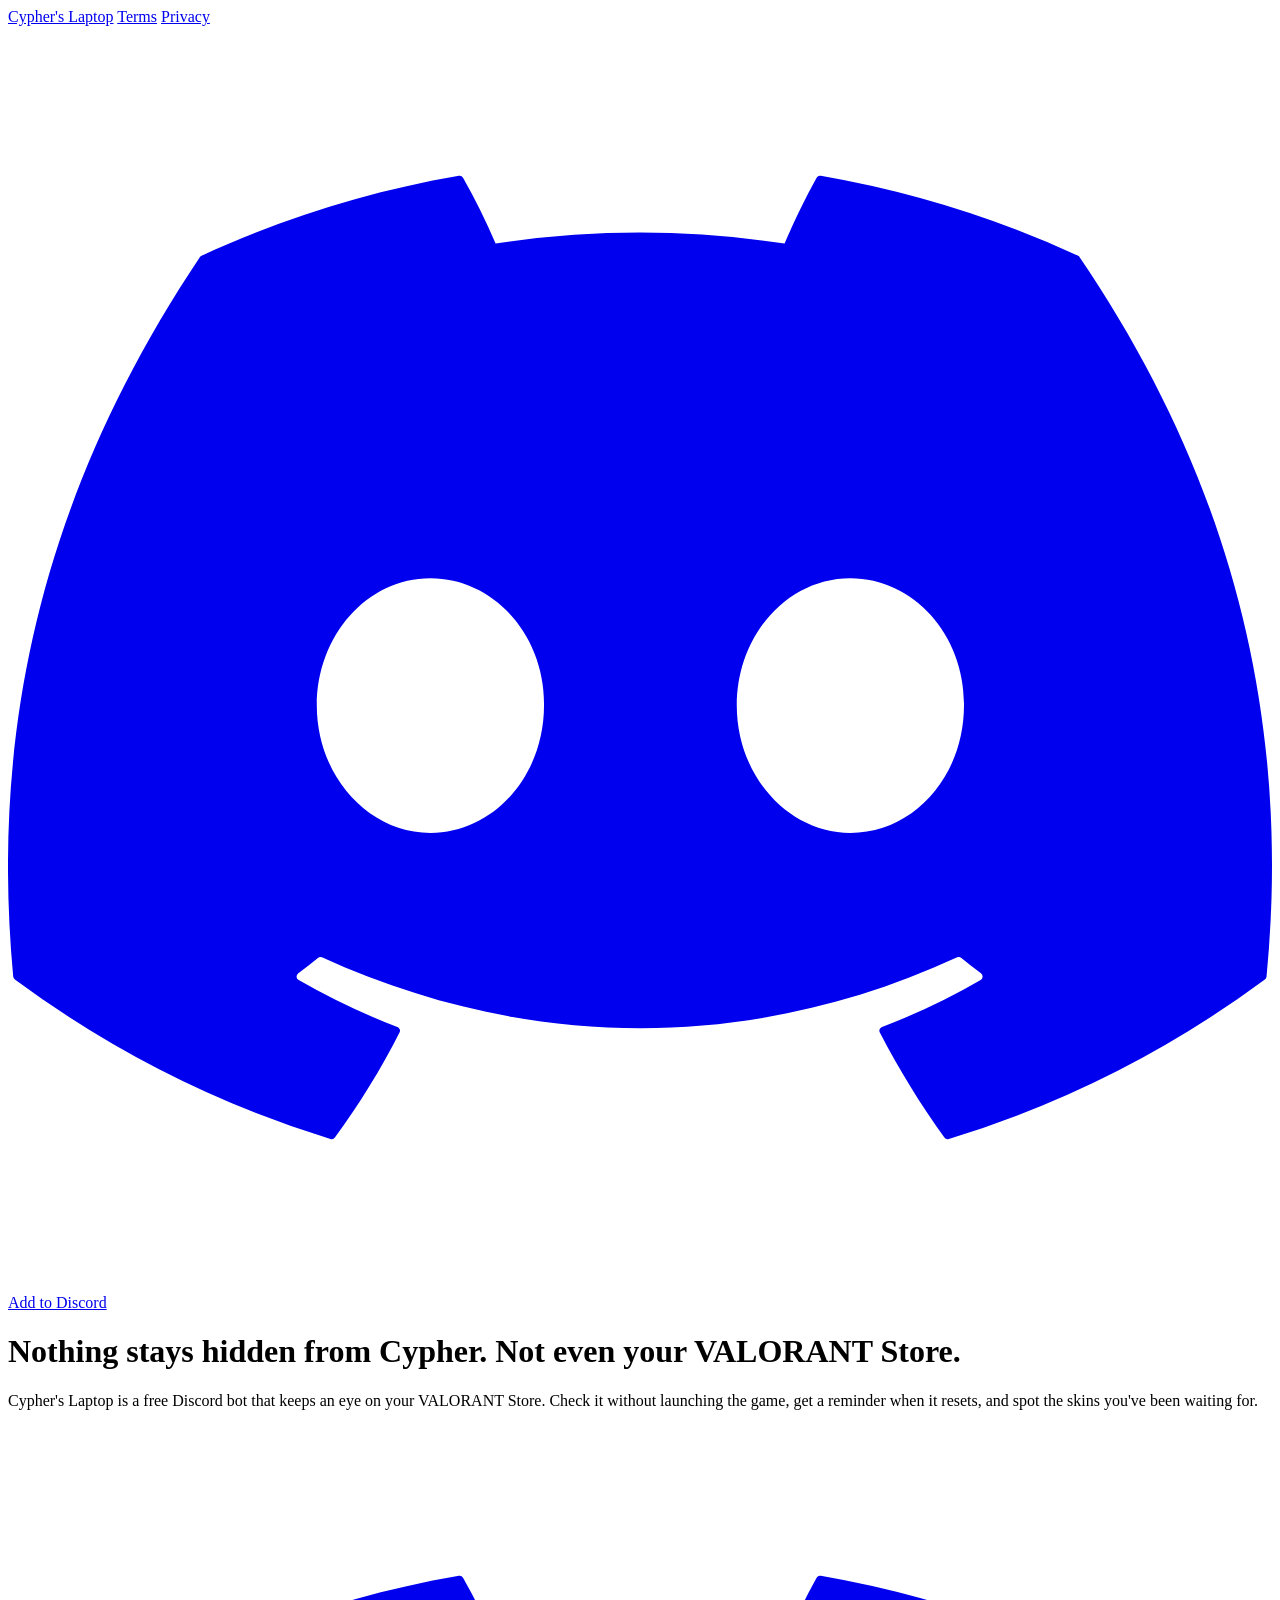
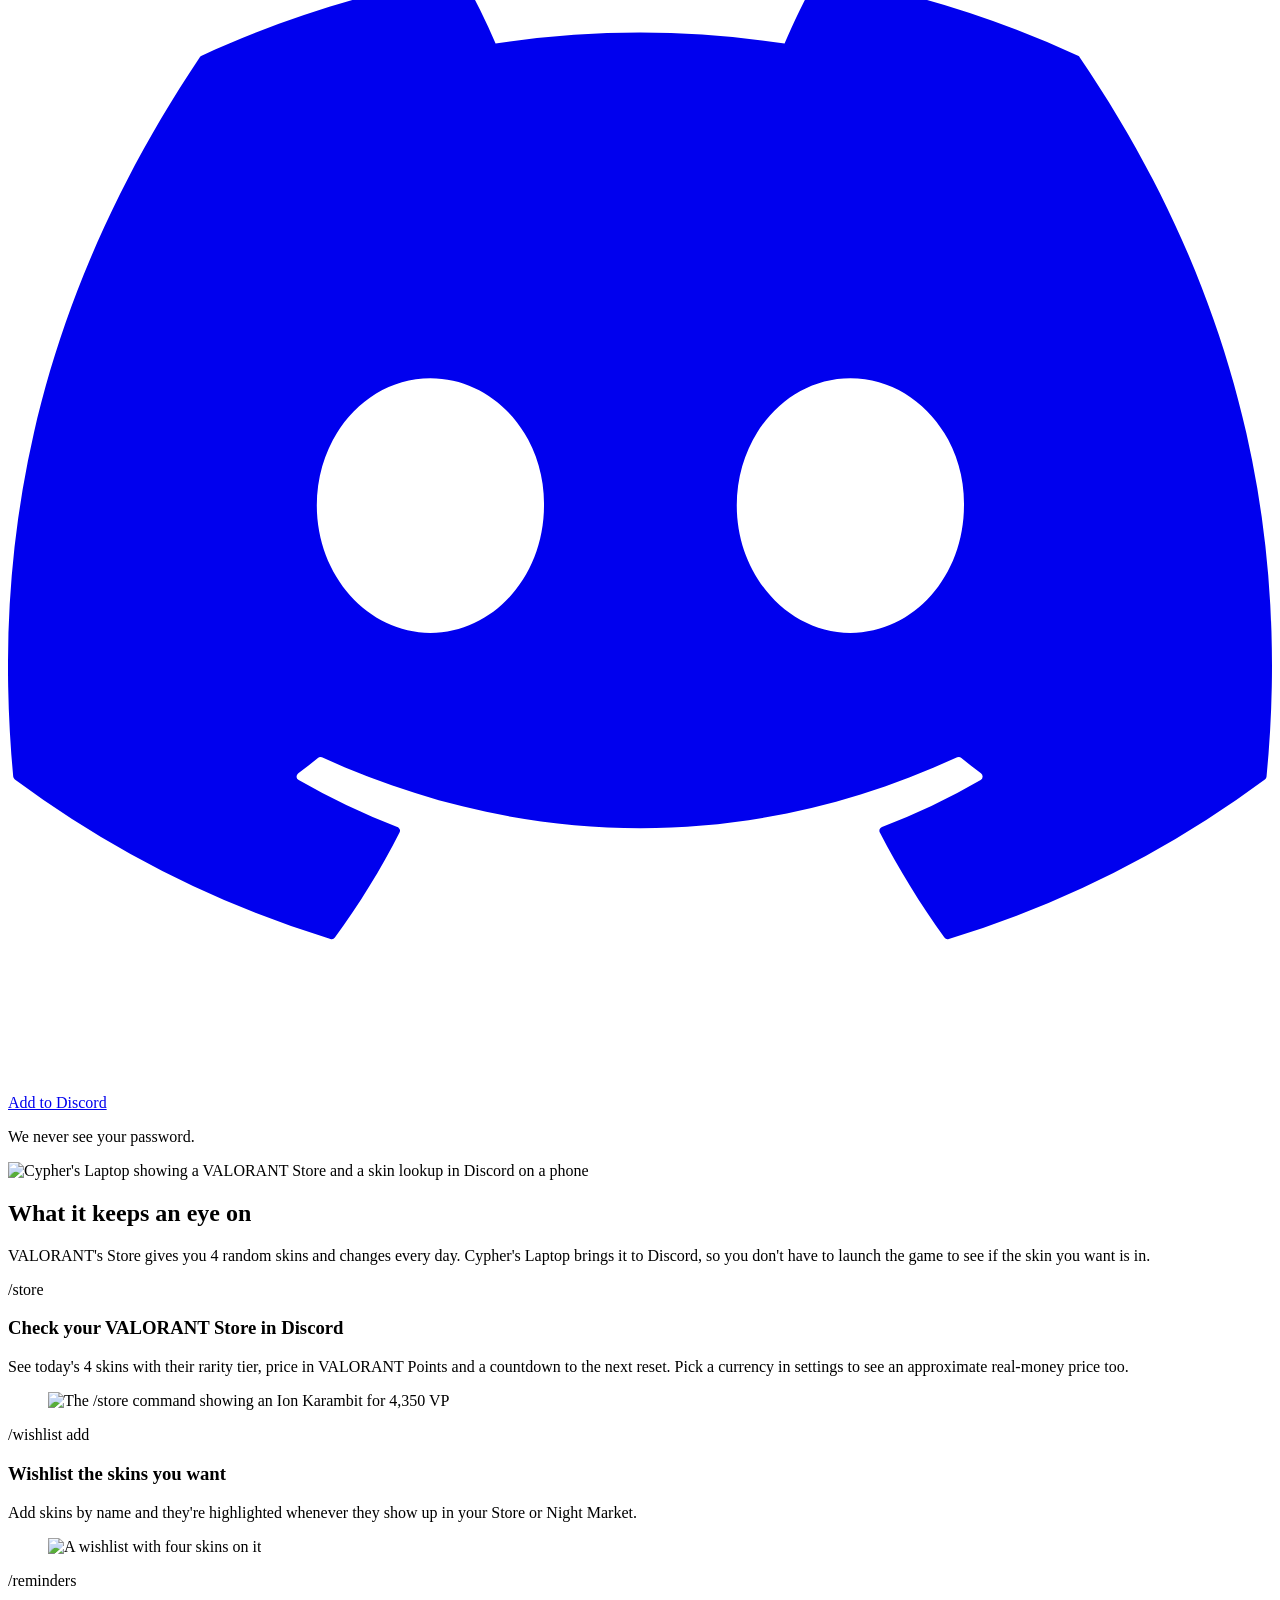
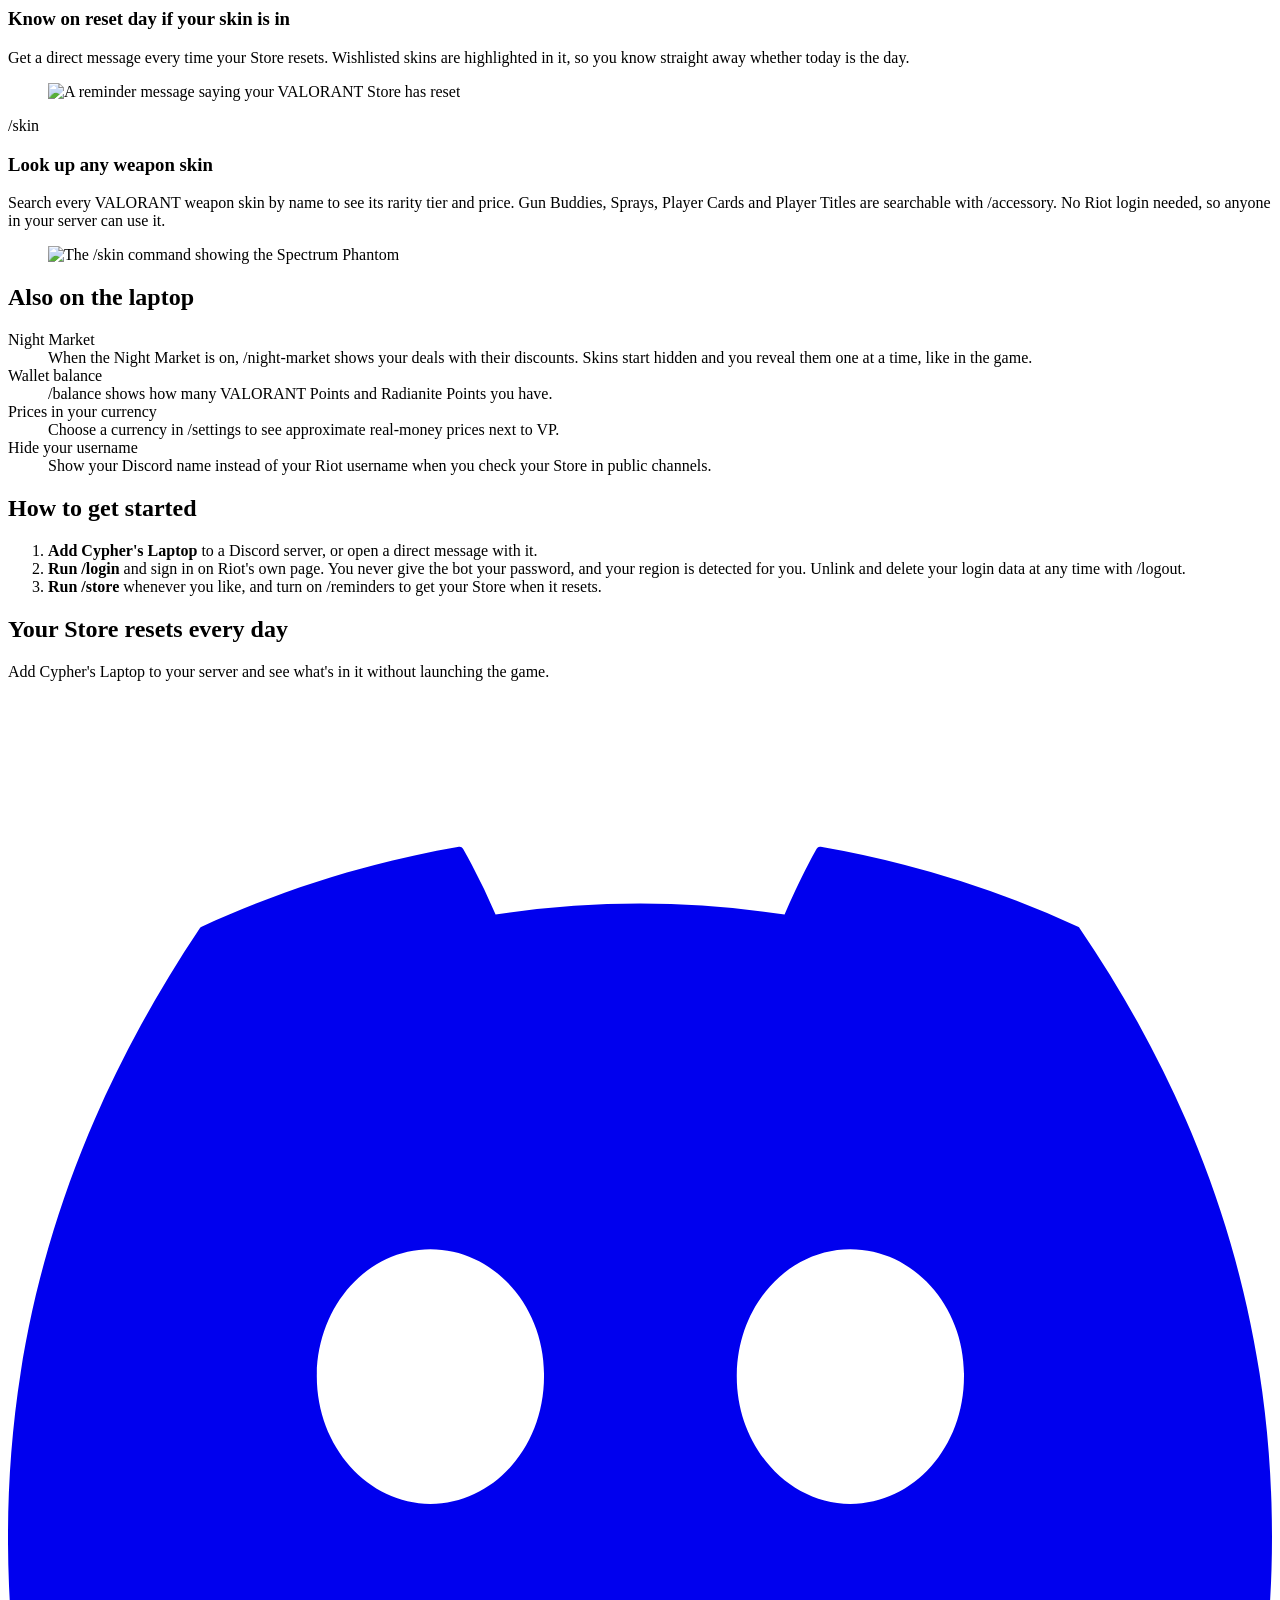
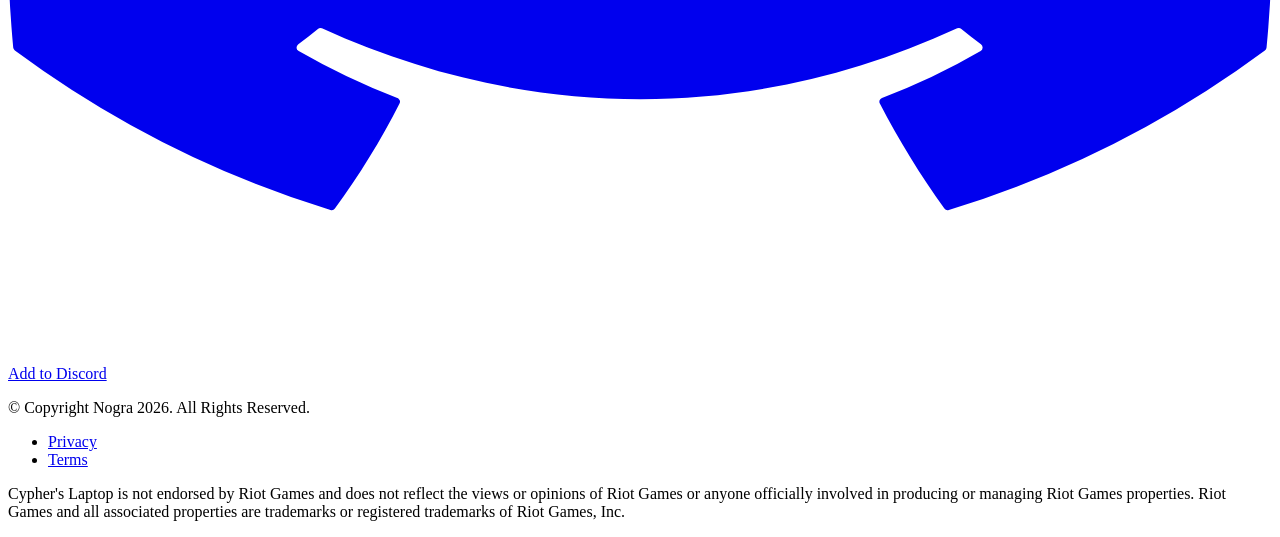
==== templates/index.html @ 1125dd39 "Redesign home and video pages, move legal pages, improve SEO - Redesign the home page around Cypher'" ====
<!DOCTYPE html>
<html lang="en">

<head>
    <meta charset="utf-8">
    <meta name="viewport" content="width=device-width, initial-scale=1.0">
    <title>Cypher's Laptop: VALORANT Store Checker for Discord</title>
    <meta name="description" content="Free Discord bot that checks your VALORANT Store, Night Market and wallet without launching the game, with Store reset reminders and a skin wishlist.">
    <link rel="canonical" href="https://cypherslaptop.nogra.app/">
    <meta property="og:type" content="website">
    <meta property="og:url" content="https://cypherslaptop.nogra.app/">
    <meta property="og:site_name" content="Cypher's Laptop">
    <meta property="og:title" content="Cypher's Laptop: VALORANT Store Checker for Discord">
    <meta property="og:description" content="Free Discord bot that checks your VALORANT Store, Night Market and wallet without launching the game, with Store reset reminders and a skin wishlist.">
    <meta property="og:image" content="https://cypherslaptop.nogra.app/static/img/social.png">
    <meta name="twitter:card" content="summary_large_image">
    <meta name="twitter:title" content="Cypher's Laptop: VALORANT Store Checker for Discord">
    <meta name="twitter:description" content="Free Discord bot that checks your VALORANT Store, Night Market and wallet without launching the game, with Store reset reminders and a skin wishlist.">
    <meta name="twitter:image" content="https://cypherslaptop.nogra.app/static/img/social.png">
    <script type="application/ld+json">
    {
        "@context": "https://schema.org",
        "@type": "SoftwareApplication",
        "name": "Cypher's Laptop",
        "url": "https://cypherslaptop.nogra.app/",
        "image": "https://cypherslaptop.nogra.app/static/img/icons/icon_512.png",
        "description": "Free Discord bot that checks your VALORANT Store, Night Market and wallet without launching the game, with Store reset reminders and a skin wishlist.",
        "applicationCategory": "GameApplication",
        "operatingSystem": "Discord",
        "offers": {"@type": "Offer", "price": "0", "priceCurrency": "USD"}
    }
    </script>
    <meta name="theme-color" content="#1a2631">
    <link rel="apple-touch-icon" type="image/png" sizes="180x180" href="./static/img/icons/icon_180.png">
    <link rel="icon" type="image/png" sizes="16x16" href="./static/img/icons/icon_16.png">
    <link rel="icon" type="image/png" sizes="32x32" href="./static/img/icons/icon_32.png">
    <link rel="icon" type="image/png" sizes="180x180" href="./static/img/icons/icon_180.png">
    <link rel="icon" type="image/png" sizes="192x192" href="./static/img/icons/icon_192.png">
    <link rel="icon" type="image/png" sizes="512x512" href="./static/img/icons/icon_512.png">
    <link rel="preconnect" href="https://fonts.googleapis.com">
    <link rel="preconnect" href="https://fonts.gstatic.com" crossorigin>
    <link rel="stylesheet"
          href="https://fonts.googleapis.com/css2?family=Tomorrow:wght@600&amp;family=Saira:wght@400;500;600&amp;display=swap">
    <link rel="stylesheet" href="./static/css/home.css">
</head>

<body>
<svg width="0" height="0" style="position: absolute">
    <symbol id="discord" viewBox="0 0 16 16"><path d="M13.545 2.907a13.227 13.227 0 0 0-3.257-1.011.05.05 0 0 0-.052.025c-.141.25-.297.577-.406.833a12.19 12.19 0 0 0-3.658 0 8.258 8.258 0 0 0-.412-.833.051.051 0 0 0-.052-.025c-1.125.194-2.22.534-3.257 1.011a.041.041 0 0 0-.021.018C.356 6.024-.213 9.047.066 12.032c.001.014.01.028.021.037a13.276 13.276 0 0 0 3.995 2.02.05.05 0 0 0 .056-.019c.308-.42.582-.863.818-1.329a.05.05 0 0 0-.01-.059.051.051 0 0 0-.018-.011 8.875 8.875 0 0 1-1.248-.595.05.05 0 0 1-.02-.066.051.051 0 0 1 .015-.019c.084-.063.168-.129.248-.195a.05.05 0 0 1 .051-.007c2.619 1.196 5.454 1.196 8.041 0a.052.052 0 0 1 .053.007c.08.066.164.132.248.195a.051.051 0 0 1-.004.085 8.254 8.254 0 0 1-1.249.594.05.05 0 0 0-.03.03.052.052 0 0 0 .003.041c.24.465.515.909.817 1.329a.05.05 0 0 0 .056.019 13.235 13.235 0 0 0 4.001-2.02.049.049 0 0 0 .021-.037c.334-3.451-.559-6.449-2.366-9.106a.034.034 0 0 0-.02-.019Zm-8.198 7.307c-.789 0-1.438-.724-1.438-1.612 0-.889.637-1.613 1.438-1.613.807 0 1.45.73 1.438 1.613 0 .888-.637 1.612-1.438 1.612Zm5.316 0c-.788 0-1.438-.724-1.438-1.612 0-.889.637-1.613 1.438-1.613.807 0 1.451.73 1.438 1.613 0 .888-.631 1.612-1.438 1.612Z"></path></symbol>
</svg>

<nav class="nav">
    <div class="wrap">
        <a class="brand" href="./"><img src="./static/img/icons/icon_32.png" alt="">Cypher's Laptop</a>
        <a class="nav-link" href="./terms">Terms</a>
        <a class="nav-link" href="./privacy">Privacy</a>
        <a class="btn-discord small" href="https://discord.com/api/oauth2/authorize?client_id=844489130822074390&amp;permissions=137439266880&amp;scope=bot%20applications.commands"><svg aria-hidden="true" viewBox="0 0 16 16" fill="currentColor"><use href="#discord"/></svg>Add to Discord</a>
    </div>
</nav>

<header class="hero">
    <div class="pings" aria-hidden="true">
        <span class="ping" style="left: 6%; top: 88%; animation-delay: 0s"></span>
        <span class="ping" style="left: 58%; top: 84%; animation-delay: 1.1s"></span>
        <span class="ping" style="left: 61%; top: 26%; animation-delay: 2.3s"></span>
        <span class="ping" style="left: 91%; top: 58%; animation-delay: 0.6s"></span>
        <span class="ping" style="left: 79%; top: 9%; animation-delay: 1.7s"></span>
    </div>
    <div class="wrap hero-grid">
        <div>
            <h1>Nothing stays hidden from Cypher. <span>Not even your VALORANT Store.</span></h1>
            <p class="lede">Cypher's Laptop is a free Discord bot that keeps an eye on your VALORANT Store. Check it
                without launching the game, get a reminder when it resets, and spot the skins you've been waiting
                for.</p>
            <div class="hero-actions">
                <a class="btn-discord" href="https://discord.com/api/oauth2/authorize?client_id=844489130822074390&amp;permissions=137439266880&amp;scope=bot%20applications.commands"><svg aria-hidden="true" viewBox="0 0 16 16" fill="currentColor"><use href="#discord"/></svg>Add to Discord</a>
                <p>We never see your password.</p>
            </div>
        </div>
        <img class="phone" src="./static/img/sampleusage_cl_crop.png" width="1420" height="2910"
             alt="Cypher's Laptop showing a VALORANT Store and a skin lookup in Discord on a phone">
    </div>
</header>

<main>
    <section class="features" id="features">
        <div class="wrap">
            <div class="section-head">
                <h2>What it keeps an eye on</h2>
                <p>VALORANT's Store gives you 4 random skins and changes every day. Cypher's Laptop brings it to
                    Discord, so you don't have to launch the game to see if the skin you want is in.</p>
            </div>

            <article class="feature">
                <div class="feature-text">
                    <span class="cmd">/store</span>
                    <h3>Check your VALORANT Store in Discord</h3>
                    <p>See today's 4 skins with their rarity tier, price in VALORANT Points and a countdown to the next
                        reset. Pick a currency in settings to see an approximate real-money price too.</p>
                </div>
                <figure class="shot"><img src="./static/img/store.png" width="550" height="305" loading="lazy"
                                          alt="The /store command showing an Ion Karambit for 4,350 VP"></figure>
            </article>

            <article class="feature">
                <div class="feature-text">
                    <span class="cmd">/wishlist add</span>
                    <h3>Wishlist the skins you want</h3>
                    <p>Add skins by name and they're highlighted whenever they show up in your Store or Night Market.
                    </p>
                </div>
                <figure class="shot"><img src="./static/img/wishlist.png" width="703" height="503" loading="lazy"
                                          alt="A wishlist with four skins on it"></figure>
            </article>

            <article class="feature">
                <div class="feature-text">
                    <span class="cmd">/reminders</span>
                    <h3>Know on reset day if your skin is in</h3>
                    <p>Get a direct message every time your Store resets. Wishlisted skins are highlighted in it, so you
                        know straight away whether today is the day.</p>
                </div>
                <figure class="shot"><img src="./static/img/reminder.png" width="744" height="390" loading="lazy"
                                          alt="A reminder message saying your VALORANT Store has reset"></figure>
            </article>

            <article class="feature">
                <div class="feature-text">
                    <span class="cmd">/skin</span>
                    <h3>Look up any weapon skin</h3>
                    <p>Search every VALORANT weapon skin by name to see its rarity tier and price. Gun Buddies, Sprays,
                        Player Cards and Player Titles are searchable with <span class="cmd">/accessory</span>. No Riot
                        login needed, so anyone in your server can use it.</p>
                </div>
                <figure class="shot"><img src="./static/img/search_skin.png" width="959" height="557" loading="lazy"
                                          alt="The /skin command showing the Spectrum Phantom"></figure>
            </article>
        </div>
    </section>

    <section class="extras">
        <div class="wrap">
            <h2>Also on the laptop</h2>
            <dl class="extras-list">
                <div>
                    <dt>Night Market</dt>
                    <dd>When the Night Market is on, <span class="cmd">/night-market</span> shows your deals with their
                        discounts. Skins start hidden and you reveal them one at a time, like in the game.</dd>
                </div>
                <div>
                    <dt>Wallet balance</dt>
                    <dd><span class="cmd">/balance</span> shows how many VALORANT Points and Radianite Points you
                        have.</dd>
                </div>
                <div>
                    <dt>Prices in your currency</dt>
                    <dd>Choose a currency in <span class="cmd">/settings</span> to see approximate real-money prices
                        next to VP.</dd>
                </div>
                <div>
                    <dt>Hide your username</dt>
                    <dd>Show your Discord name instead of your Riot username when you check your Store in public
                        channels.</dd>
                </div>
            </dl>
        </div>
    </section>

    <section class="steps">
        <div class="wrap">
            <h2>How to get started</h2>
            <ol class="steps-list">
                <li><strong>Add Cypher's Laptop</strong> to a Discord server, or open a direct message with it.</li>
                <li><strong>Run <span class="cmd">/login</span></strong> and sign in on Riot's own page. You never give
                    the bot your password, and your region is detected for you. Unlink and delete your login data at
                    any time with <span class="cmd">/logout</span>.</li>
                <li><strong>Run <span class="cmd">/store</span></strong> whenever you like, and turn on
                    <span class="cmd">/reminders</span> to get your Store when it resets.</li>
            </ol>
        </div>
    </section>

    <section class="closing">
        <div class="wrap">
            <h2>Your Store resets every day</h2>
            <p>Add Cypher's Laptop to your server and see what's in it without launching the game.</p>
            <a class="btn-discord" href="https://discord.com/api/oauth2/authorize?client_id=844489130822074390&amp;permissions=137439266880&amp;scope=bot%20applications.commands"><svg aria-hidden="true" viewBox="0 0 16 16" fill="currentColor"><use href="#discord"/></svg>Add to Discord</a>
        </div>
    </section>
</main>

<footer>
    <div class="wrap">
        <p>© Copyright Nogra 2026. All Rights Reserved.</p>
        <ul>
            <li><a href="./privacy">Privacy</a></li>
            <li><a href="./terms">Terms</a></li>
        </ul>
        <p>Cypher's Laptop is not endorsed by Riot Games and does not reflect the views or opinions of Riot Games or
            anyone officially involved in producing or managing Riot Games properties. Riot Games and all associated
            properties are trademarks or registered trademarks of Riot Games, Inc.</p>
    </div>
</footer>
</body>

</html>
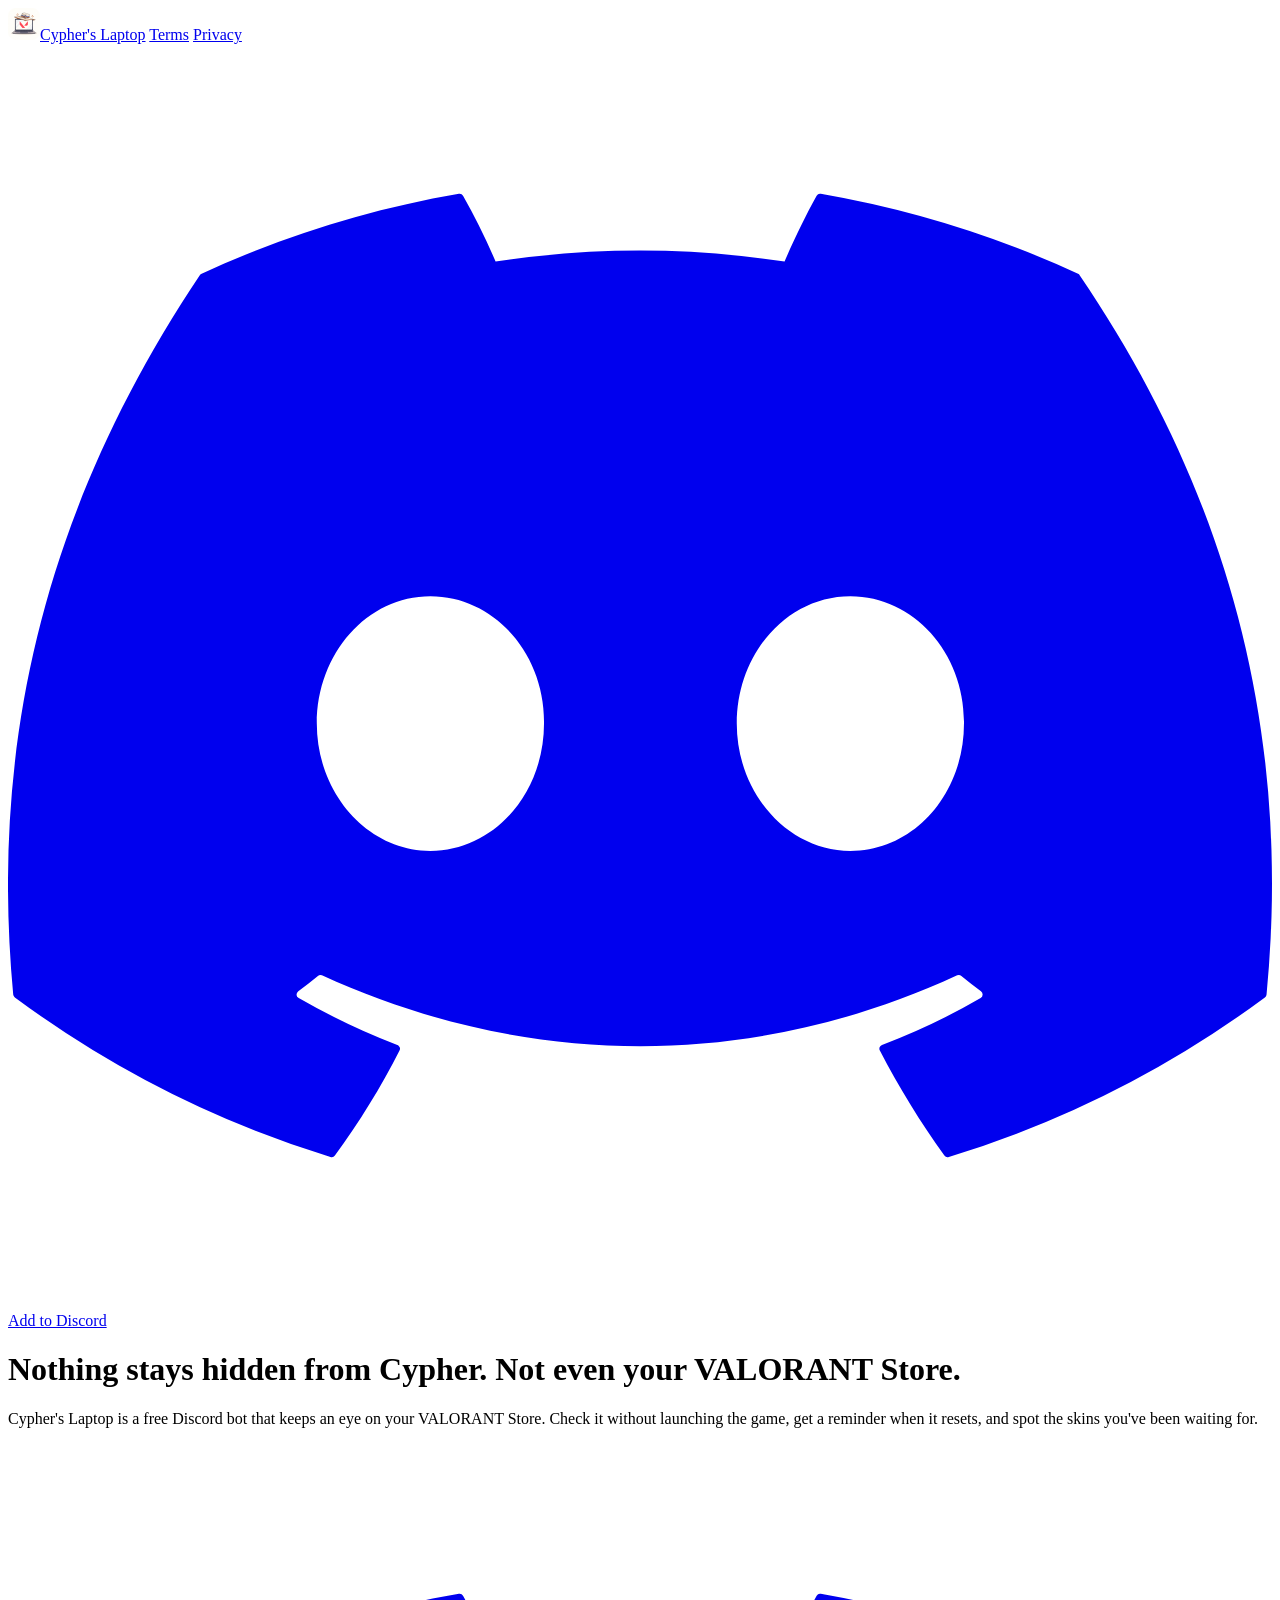
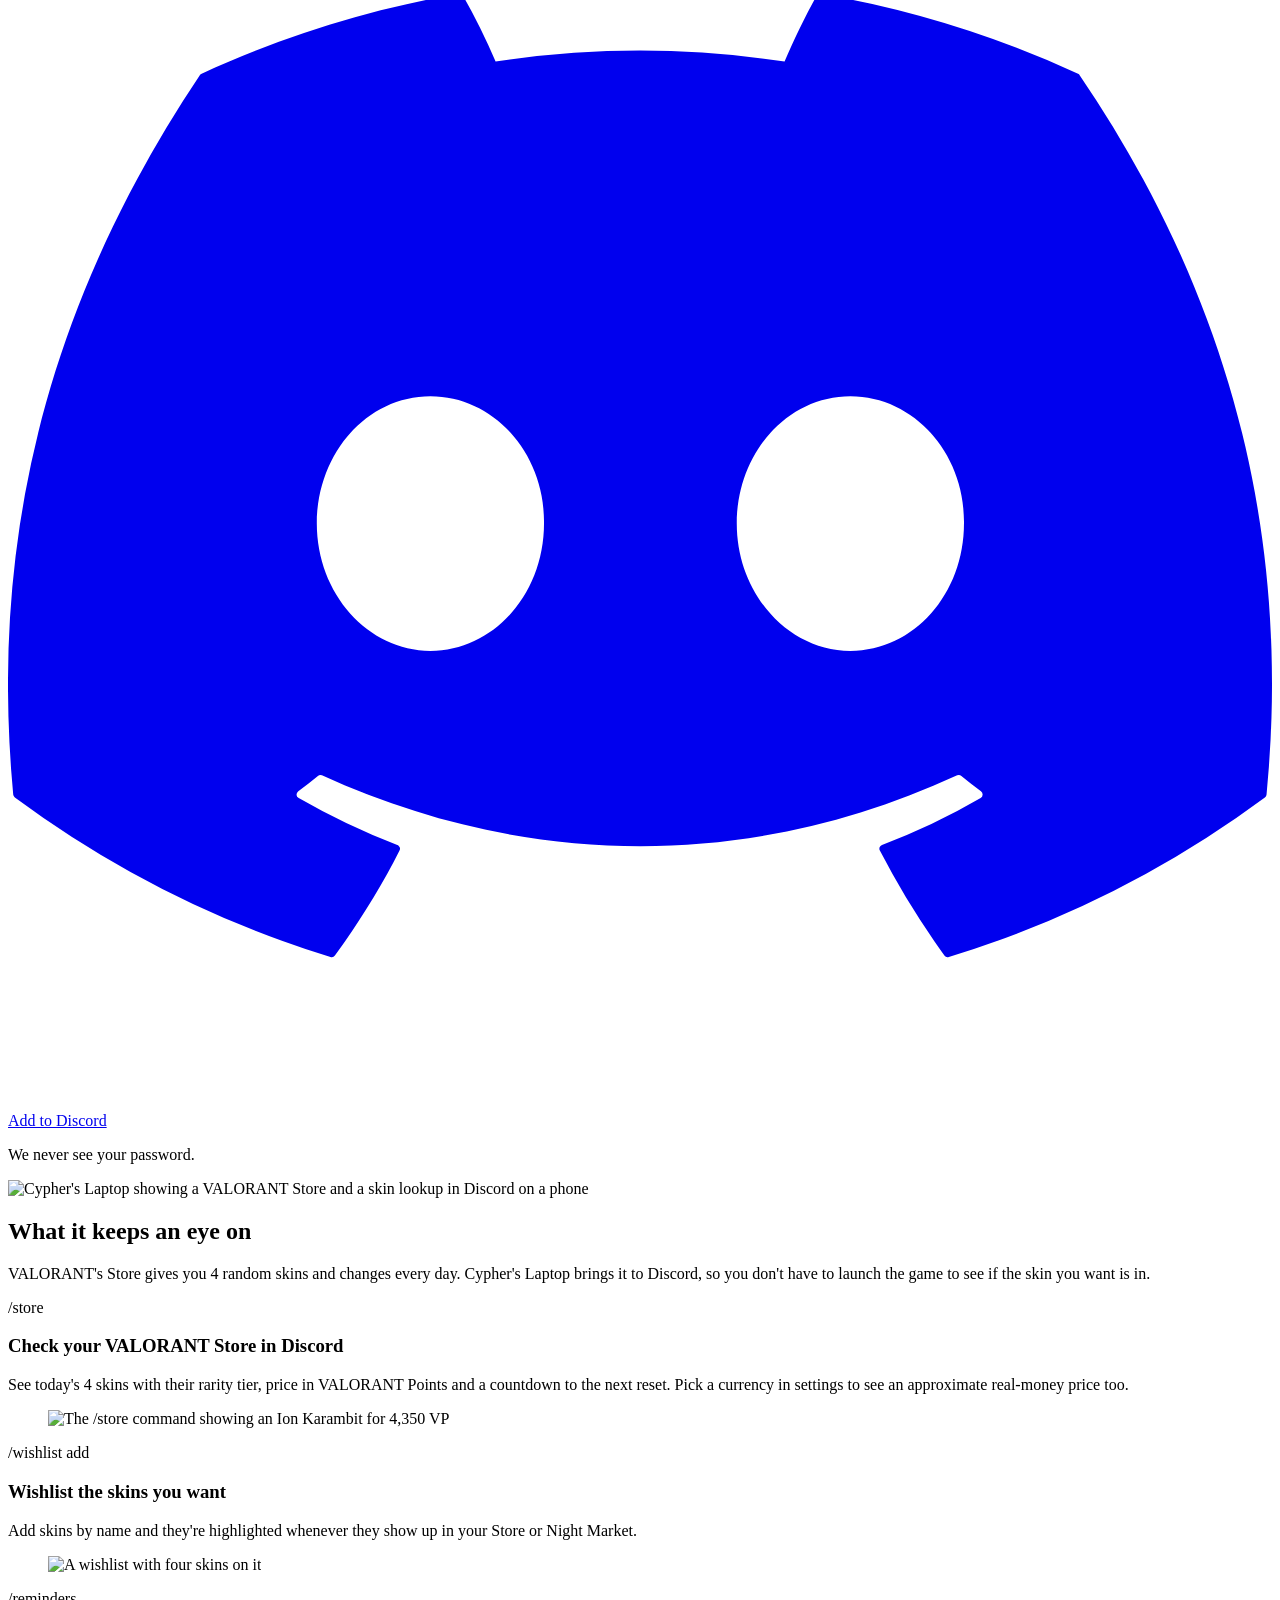
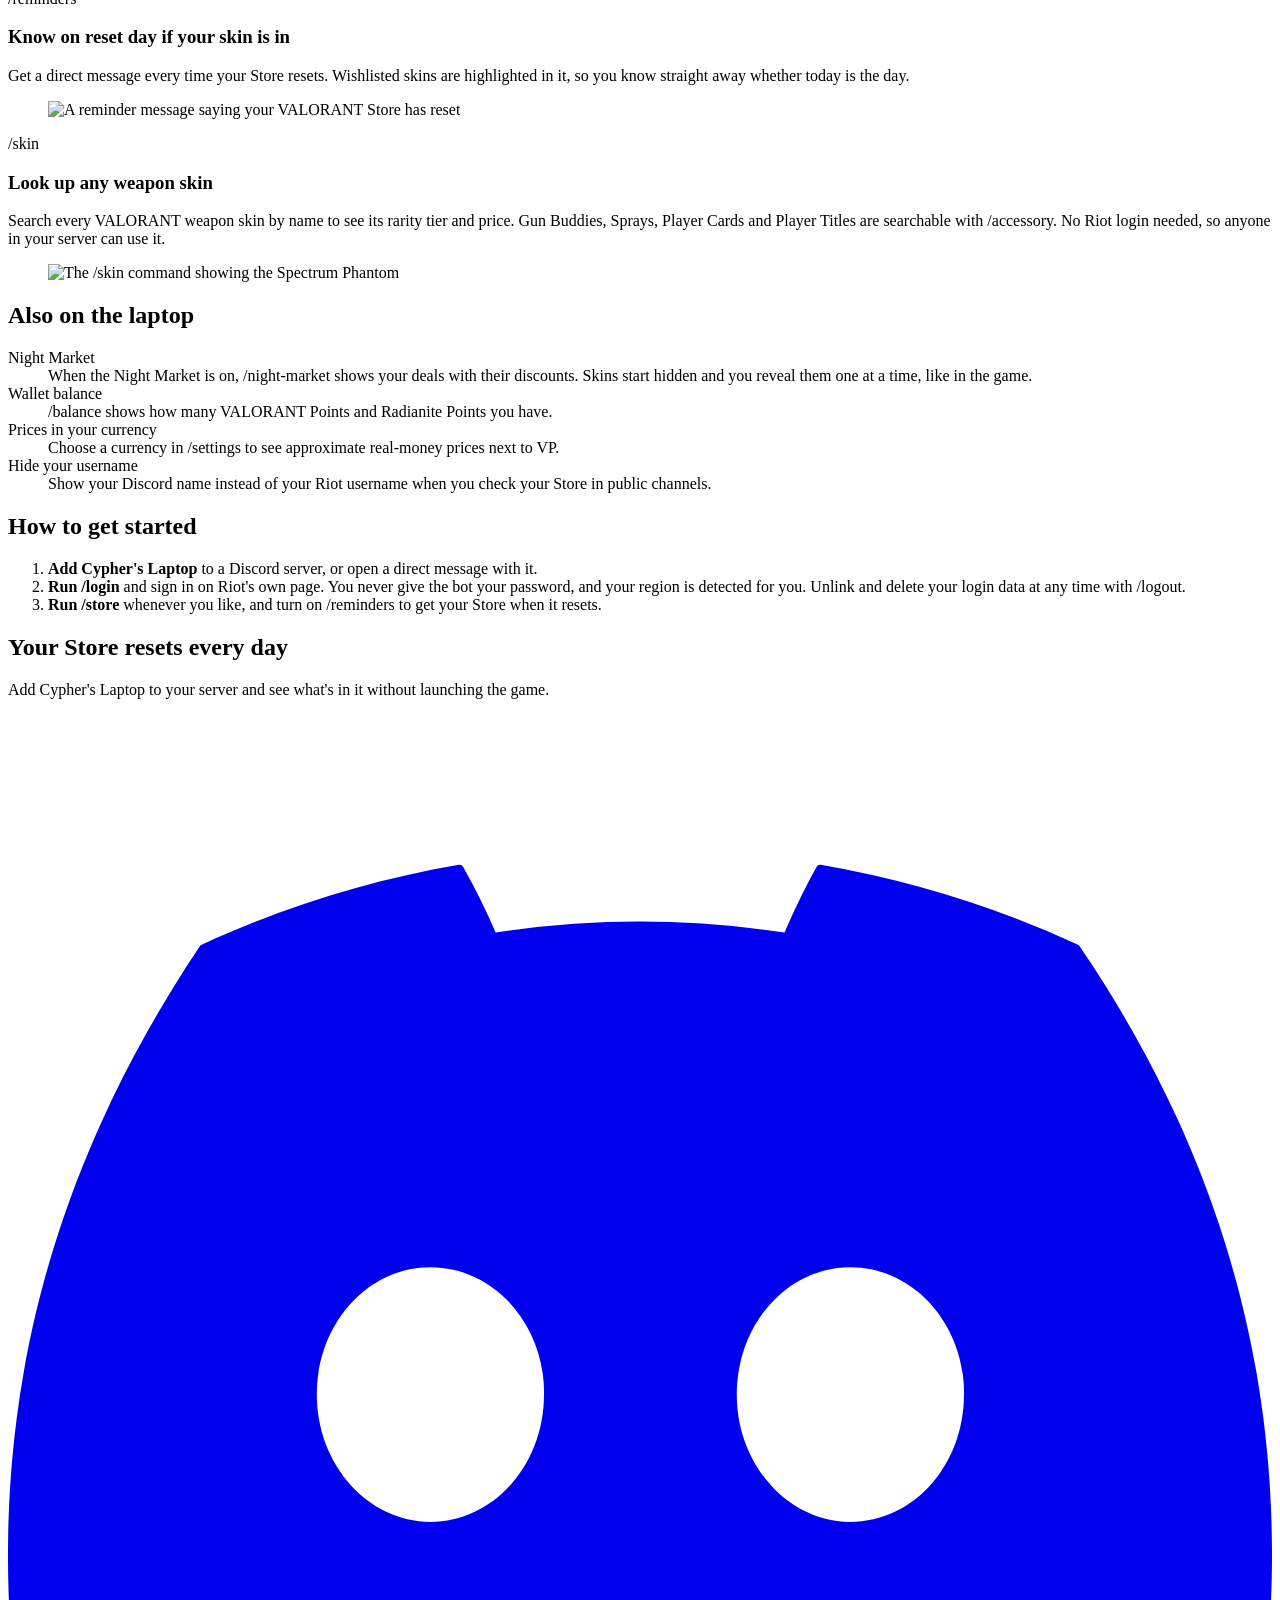
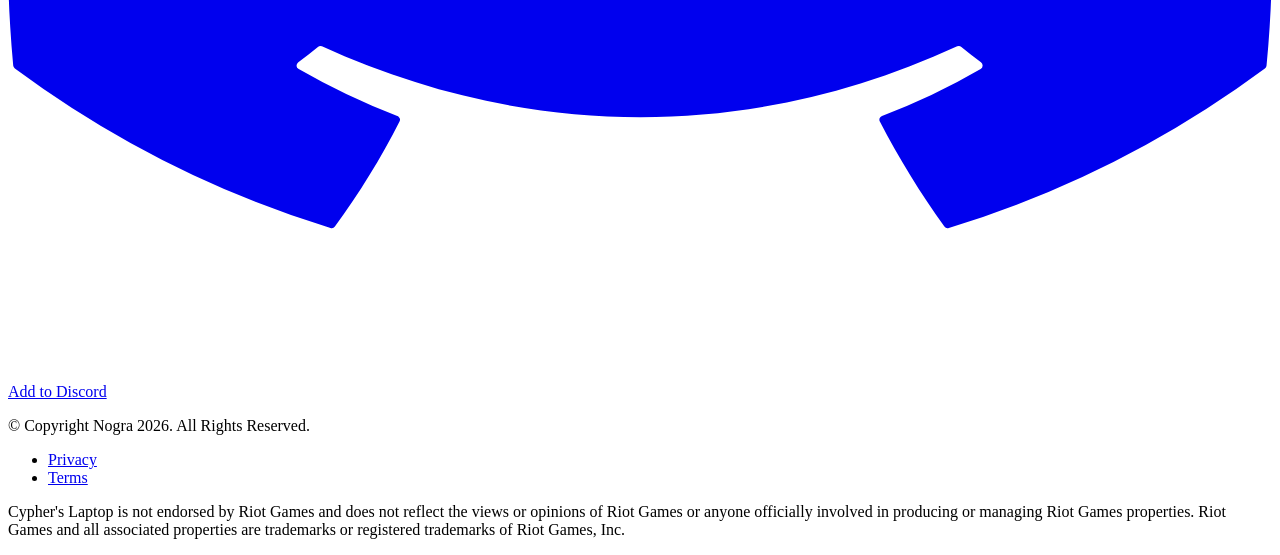
==== commit f3e5b6f0: "Update icons" ====
--- a/templates/index.html
+++ b/templates/index.html
@@ -23,7 +23,7 @@
         "@type": "SoftwareApplication",
         "name": "Cypher's Laptop",
         "url": "https://cypherslaptop.nogra.app/",
-        "image": "https://cypherslaptop.nogra.app/static/img/icons/icon_512.png",
+        "image": "https://cypherslaptop.nogra.app/static/img/icons/android-chrome-512x512.png",
         "description": "Free Discord bot that checks your VALORANT Store, Night Market and wallet without launching the game, with Store reset reminders and a skin wishlist.",
         "applicationCategory": "GameApplication",
         "operatingSystem": "Discord",
@@ -31,12 +31,11 @@
     }
     </script>
     <meta name="theme-color" content="#1a2631">
-    <link rel="apple-touch-icon" type="image/png" sizes="180x180" href="./static/img/icons/icon_180.png">
-    <link rel="icon" type="image/png" sizes="16x16" href="./static/img/icons/icon_16.png">
-    <link rel="icon" type="image/png" sizes="32x32" href="./static/img/icons/icon_32.png">
-    <link rel="icon" type="image/png" sizes="180x180" href="./static/img/icons/icon_180.png">
-    <link rel="icon" type="image/png" sizes="192x192" href="./static/img/icons/icon_192.png">
-    <link rel="icon" type="image/png" sizes="512x512" href="./static/img/icons/icon_512.png">
+    <link rel="icon" href="/static/img/icons/favicon.ico?v=rounded" sizes="any">
+    <link rel="icon" type="image/png" sizes="16x16" href="/static/img/icons/favicon-16x16.png?v=rounded">
+    <link rel="icon" type="image/png" sizes="32x32" href="/static/img/icons/favicon-32x32.png?v=rounded">
+    <link rel="apple-touch-icon" sizes="180x180" href="/static/img/icons/apple-touch-icon.png">
+    <link rel="manifest" href="/static/img/icons/site.webmanifest">
     <link rel="preconnect" href="https://fonts.googleapis.com">
     <link rel="preconnect" href="https://fonts.gstatic.com" crossorigin>
     <link rel="stylesheet"
@@ -51,10 +50,10 @@
 
 <nav class="nav">
     <div class="wrap">
-        <a class="brand" href="./"><img src="./static/img/icons/icon_32.png" alt="">Cypher's Laptop</a>
+        <a class="brand" href="./"><img src="/static/img/icons/favicon-32x32.png?v=rounded" alt="">Cypher's Laptop</a>
         <a class="nav-link" href="./terms">Terms</a>
         <a class="nav-link" href="./privacy">Privacy</a>
-        <a class="btn-discord small" href="https://discord.com/api/oauth2/authorize?client_id=844489130822074390&amp;permissions=137439266880&amp;scope=bot%20applications.commands"><svg aria-hidden="true" viewBox="0 0 16 16" fill="currentColor"><use href="#discord"/></svg>Add to Discord</a>
+        <a class="btn-discord small" href="https://discord.com/api/oauth2/authorize?client_id=1379762215447695481&amp;permissions=137439266880&amp;scope=bot%20applications.commands"><svg aria-hidden="true" viewBox="0 0 16 16" fill="currentColor"><use href="#discord"/></svg>Add to Discord</a>
     </div>
 </nav>
 
@@ -73,7 +72,7 @@
                 without launching the game, get a reminder when it resets, and spot the skins you've been waiting
                 for.</p>
             <div class="hero-actions">
-                <a class="btn-discord" href="https://discord.com/api/oauth2/authorize?client_id=844489130822074390&amp;permissions=137439266880&amp;scope=bot%20applications.commands"><svg aria-hidden="true" viewBox="0 0 16 16" fill="currentColor"><use href="#discord"/></svg>Add to Discord</a>
+                <a class="btn-discord" href="https://discord.com/api/oauth2/authorize?client_id=1379762215447695481&amp;permissions=137439266880&amp;scope=bot%20applications.commands"><svg aria-hidden="true" viewBox="0 0 16 16" fill="currentColor"><use href="#discord"/></svg>Add to Discord</a>
                 <p>We never see your password.</p>
             </div>
         </div>
@@ -184,7 +183,7 @@
         <div class="wrap">
             <h2>Your Store resets every day</h2>
             <p>Add Cypher's Laptop to your server and see what's in it without launching the game.</p>
-            <a class="btn-discord" href="https://discord.com/api/oauth2/authorize?client_id=844489130822074390&amp;permissions=137439266880&amp;scope=bot%20applications.commands"><svg aria-hidden="true" viewBox="0 0 16 16" fill="currentColor"><use href="#discord"/></svg>Add to Discord</a>
+            <a class="btn-discord" href="https://discord.com/api/oauth2/authorize?client_id=1379762215447695481&amp;permissions=137439266880&amp;scope=bot%20applications.commands"><svg aria-hidden="true" viewBox="0 0 16 16" fill="currentColor"><use href="#discord"/></svg>Add to Discord</a>
         </div>
     </section>
 </main>
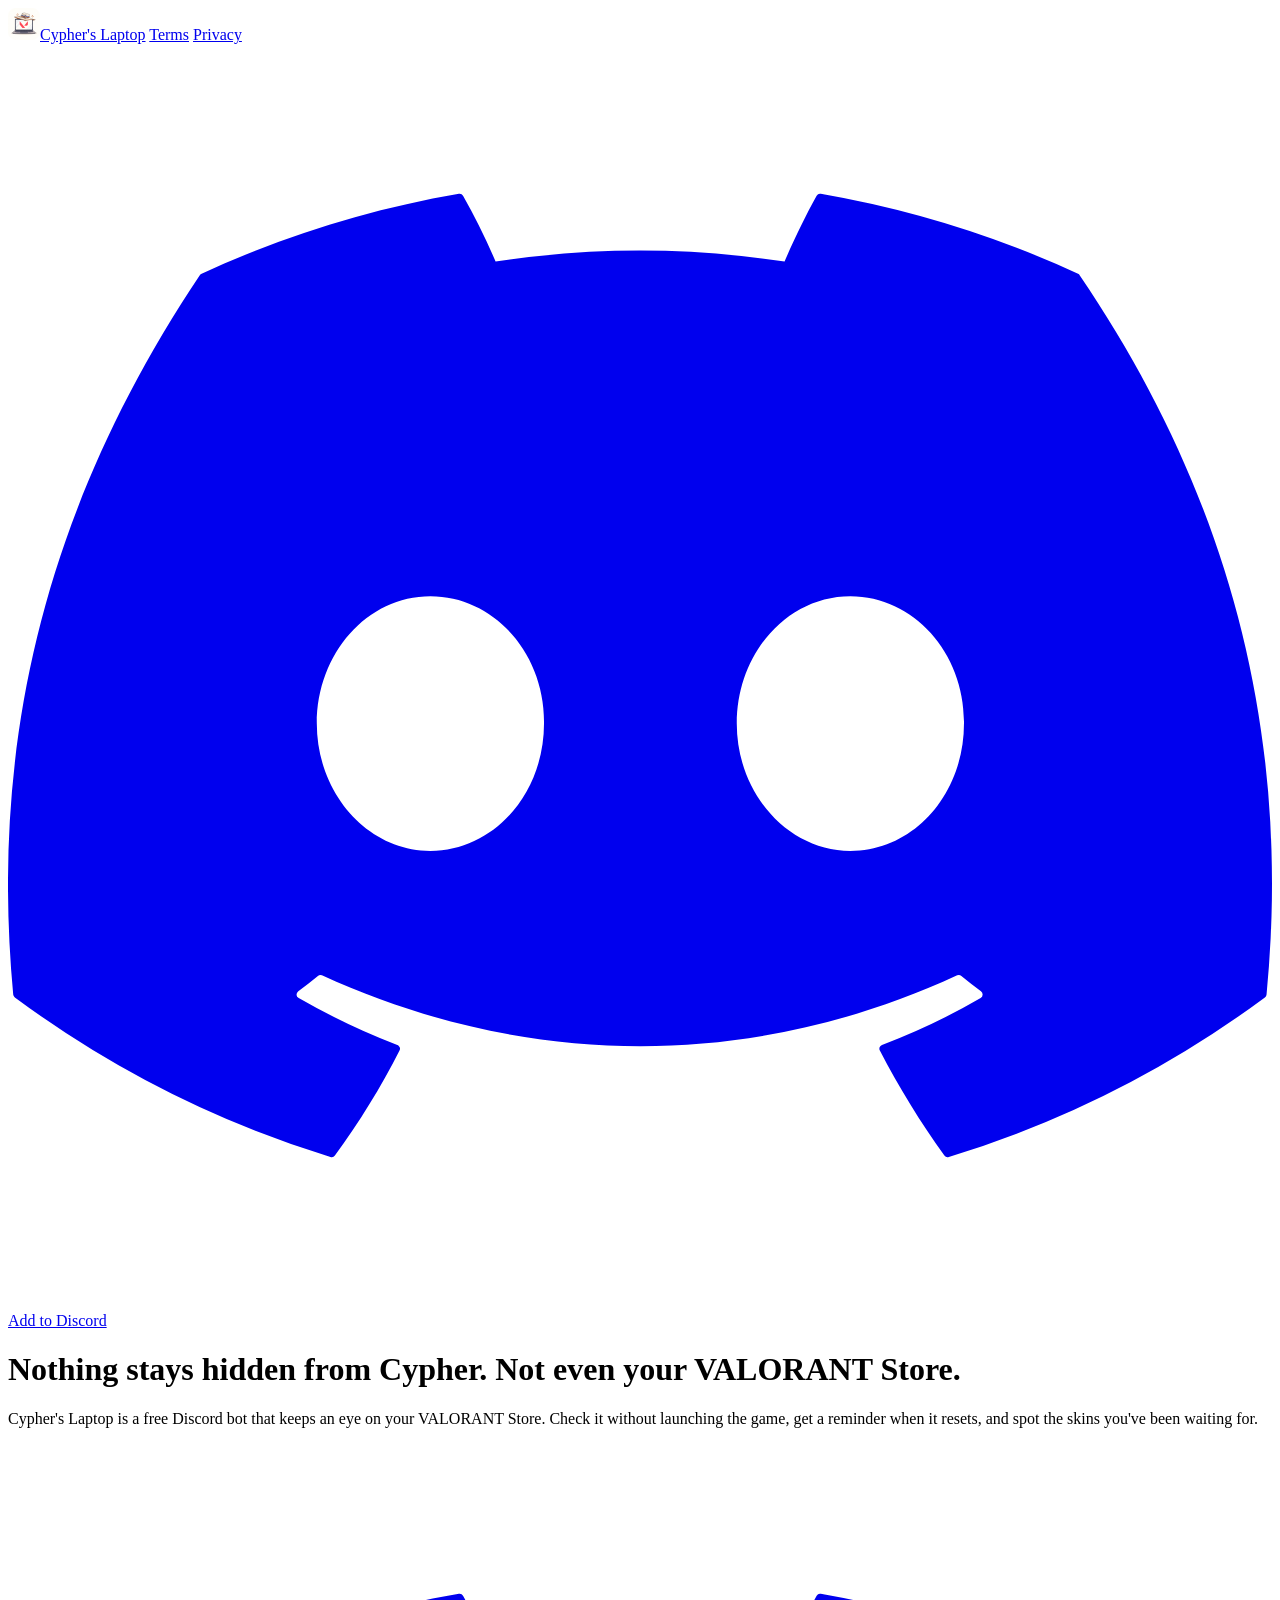
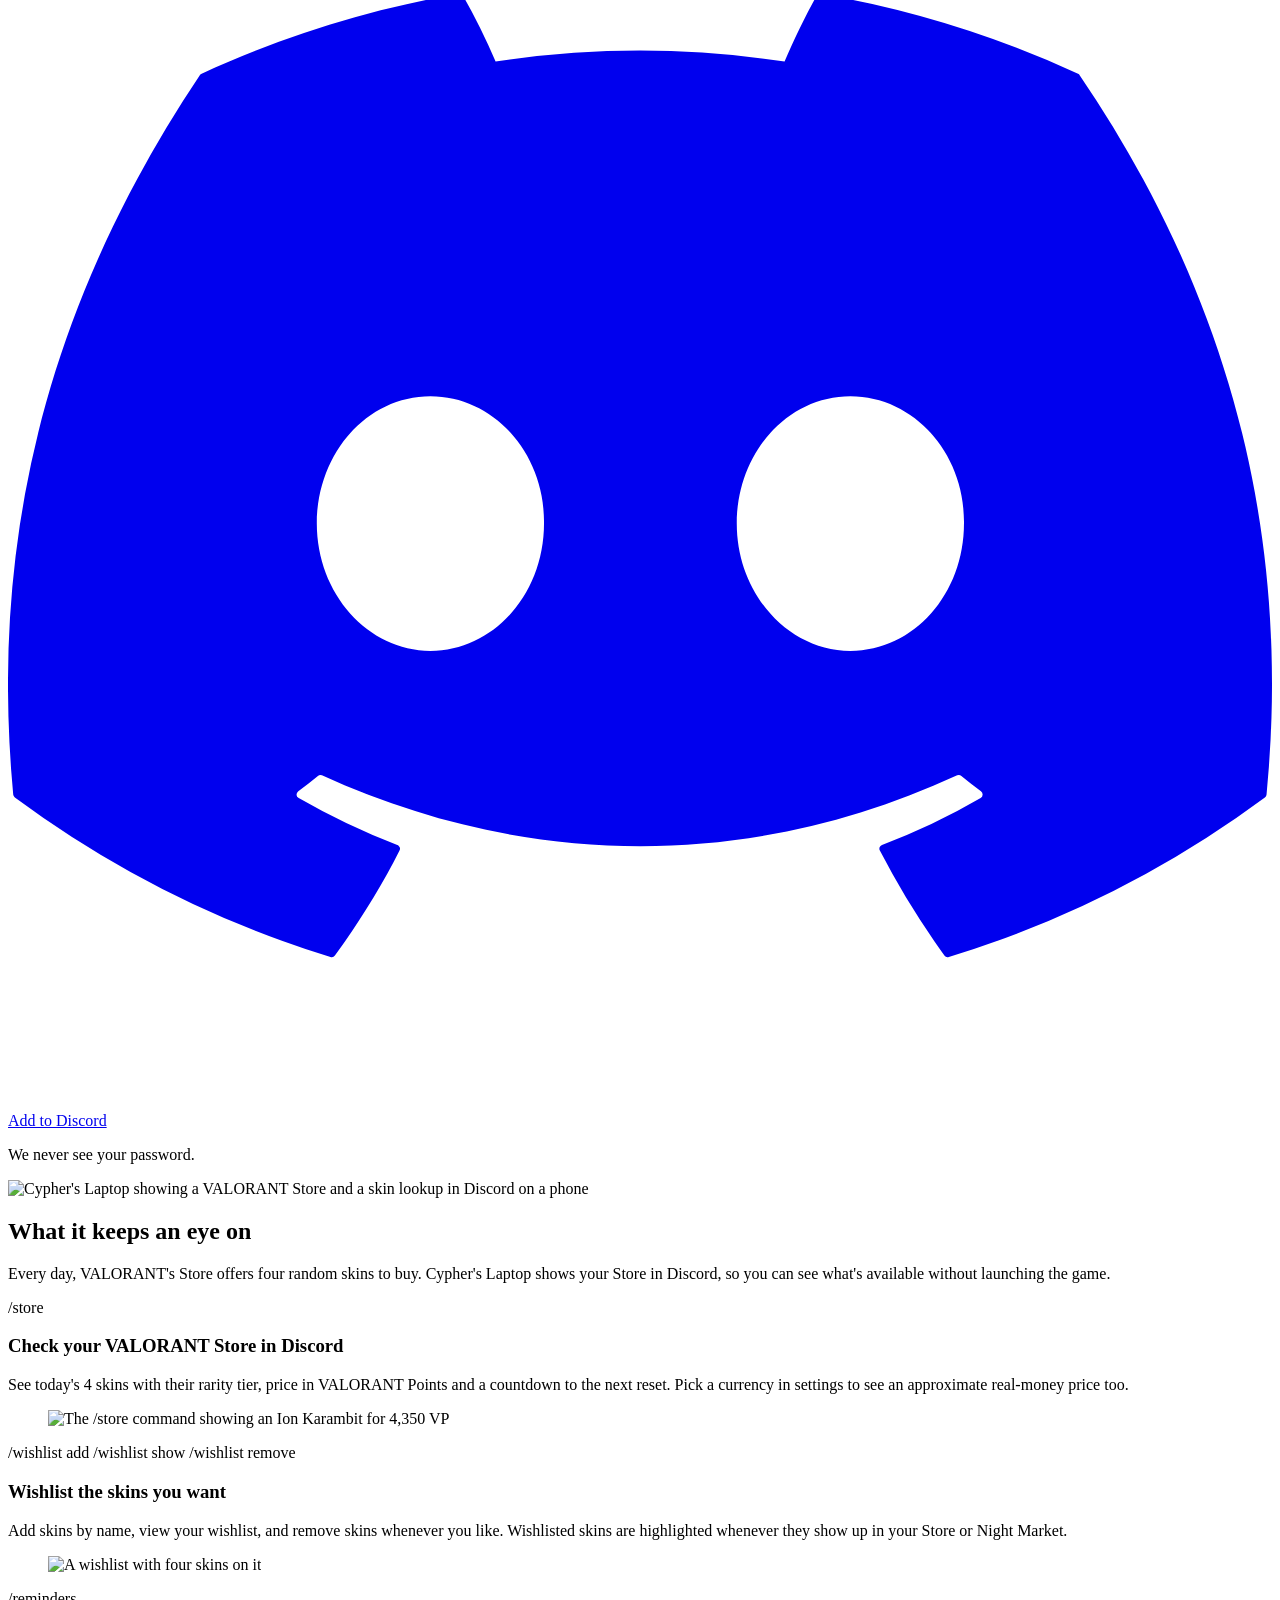
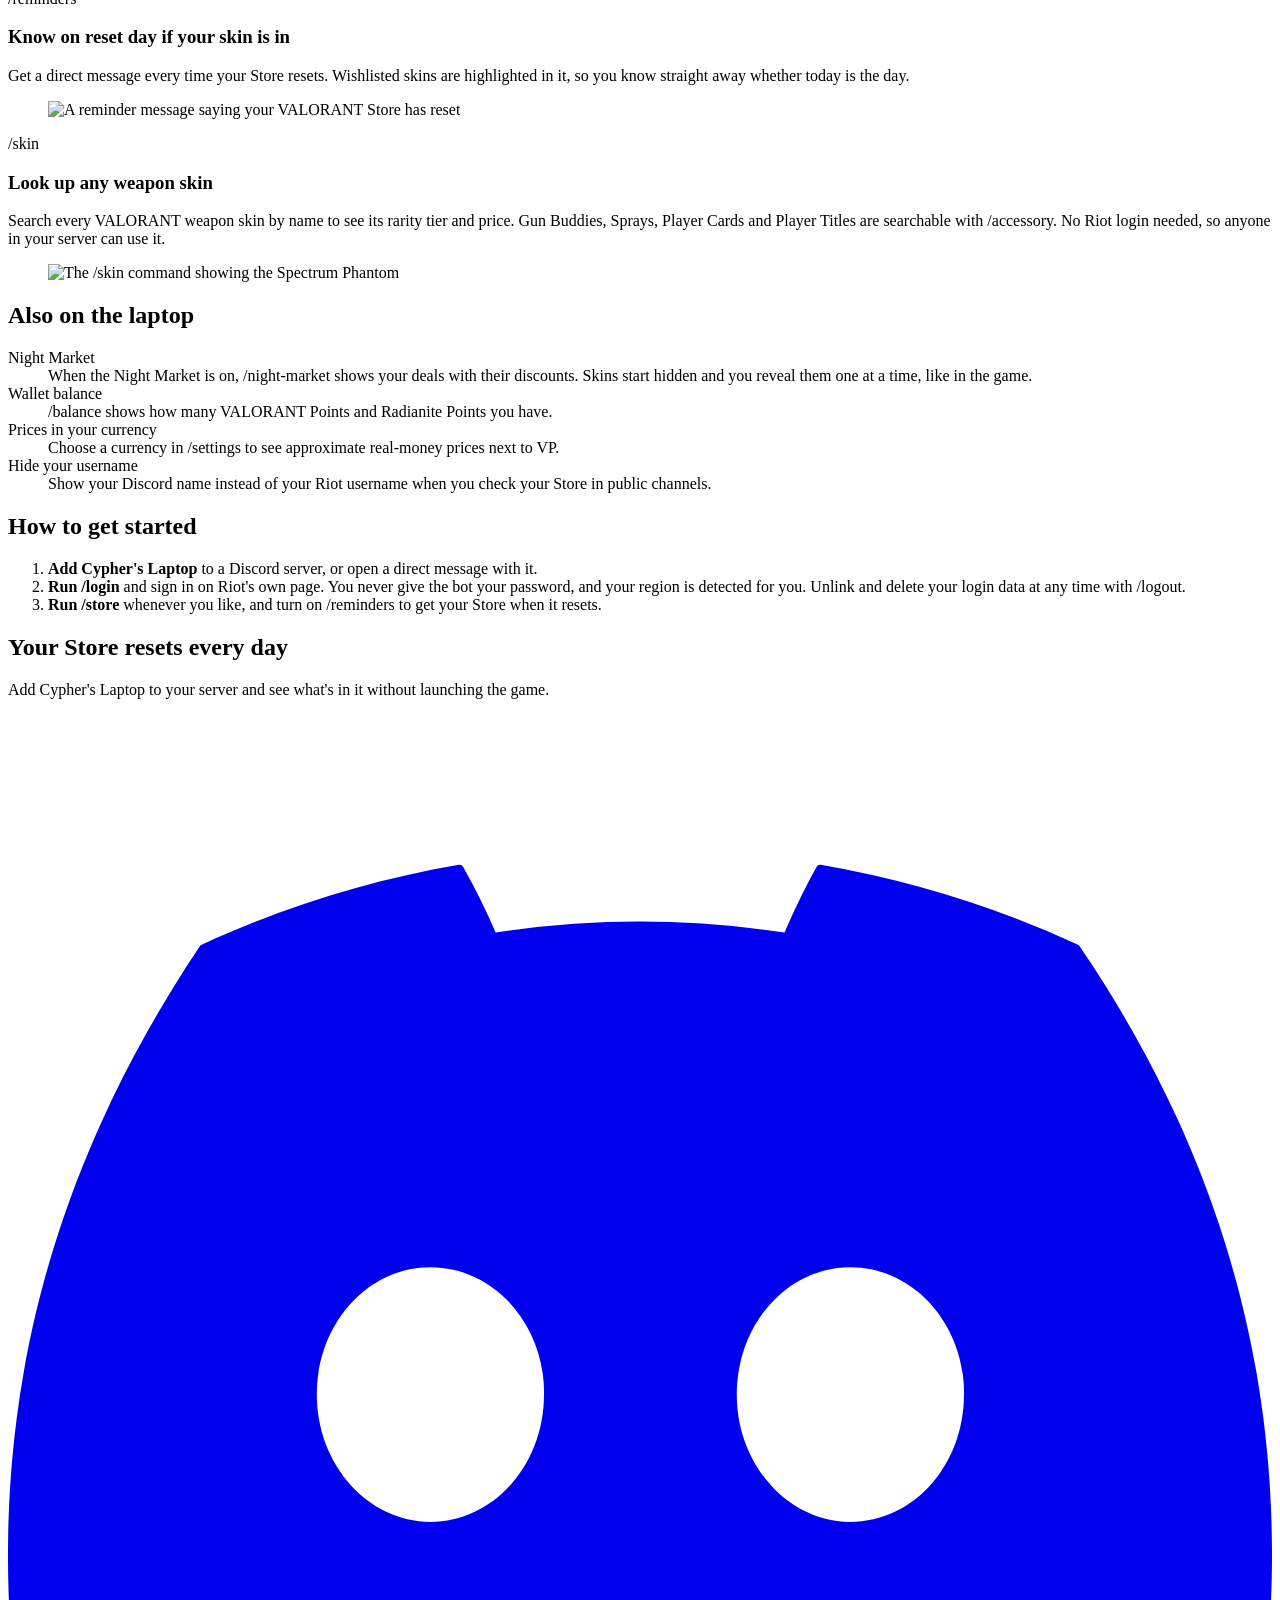
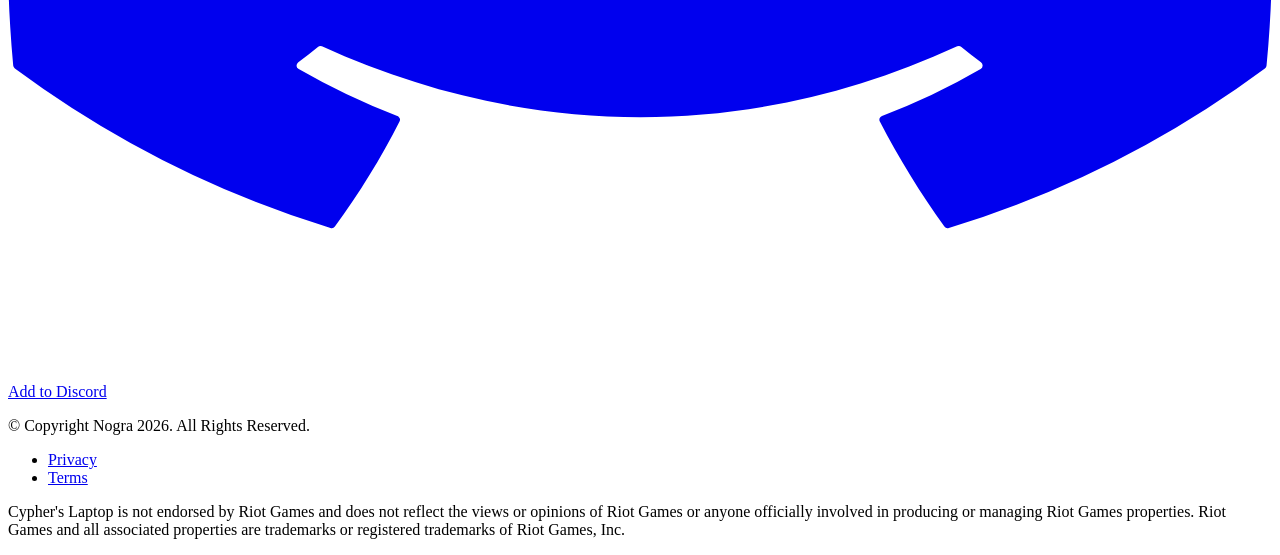
==== commit ed6780a0: "Update text and features" ====
--- a/templates/index.html
+++ b/templates/index.html
@@ -86,8 +86,7 @@
         <div class="wrap">
             <div class="section-head">
                 <h2>What it keeps an eye on</h2>
-                <p>VALORANT's Store gives you 4 random skins and changes every day. Cypher's Laptop brings it to
-                    Discord, so you don't have to launch the game to see if the skin you want is in.</p>
+                <p>Every day, VALORANT's Store offers four random skins to buy. Cypher's Laptop shows your Store in Discord, so you can see what's available without launching the game.</p>
             </div>
 
             <article class="feature">
@@ -103,10 +102,14 @@
 
             <article class="feature">
                 <div class="feature-text">
-                    <span class="cmd">/wishlist add</span>
+                    <div class="feature-commands">
+                        <span class="cmd">/wishlist add</span>
+                        <span class="cmd">/wishlist show</span>
+                        <span class="cmd">/wishlist remove</span>
+                    </div>
                     <h3>Wishlist the skins you want</h3>
-                    <p>Add skins by name and they're highlighted whenever they show up in your Store or Night Market.
-                    </p>
+                    <p>Add skins by name, view your wishlist, and remove skins whenever you like. Wishlisted skins are
+                        highlighted whenever they show up in your Store or Night Market.</p>
                 </div>
                 <figure class="shot"><img src="./static/img/wishlist.png" width="703" height="503" loading="lazy"
                                           alt="A wishlist with four skins on it"></figure>
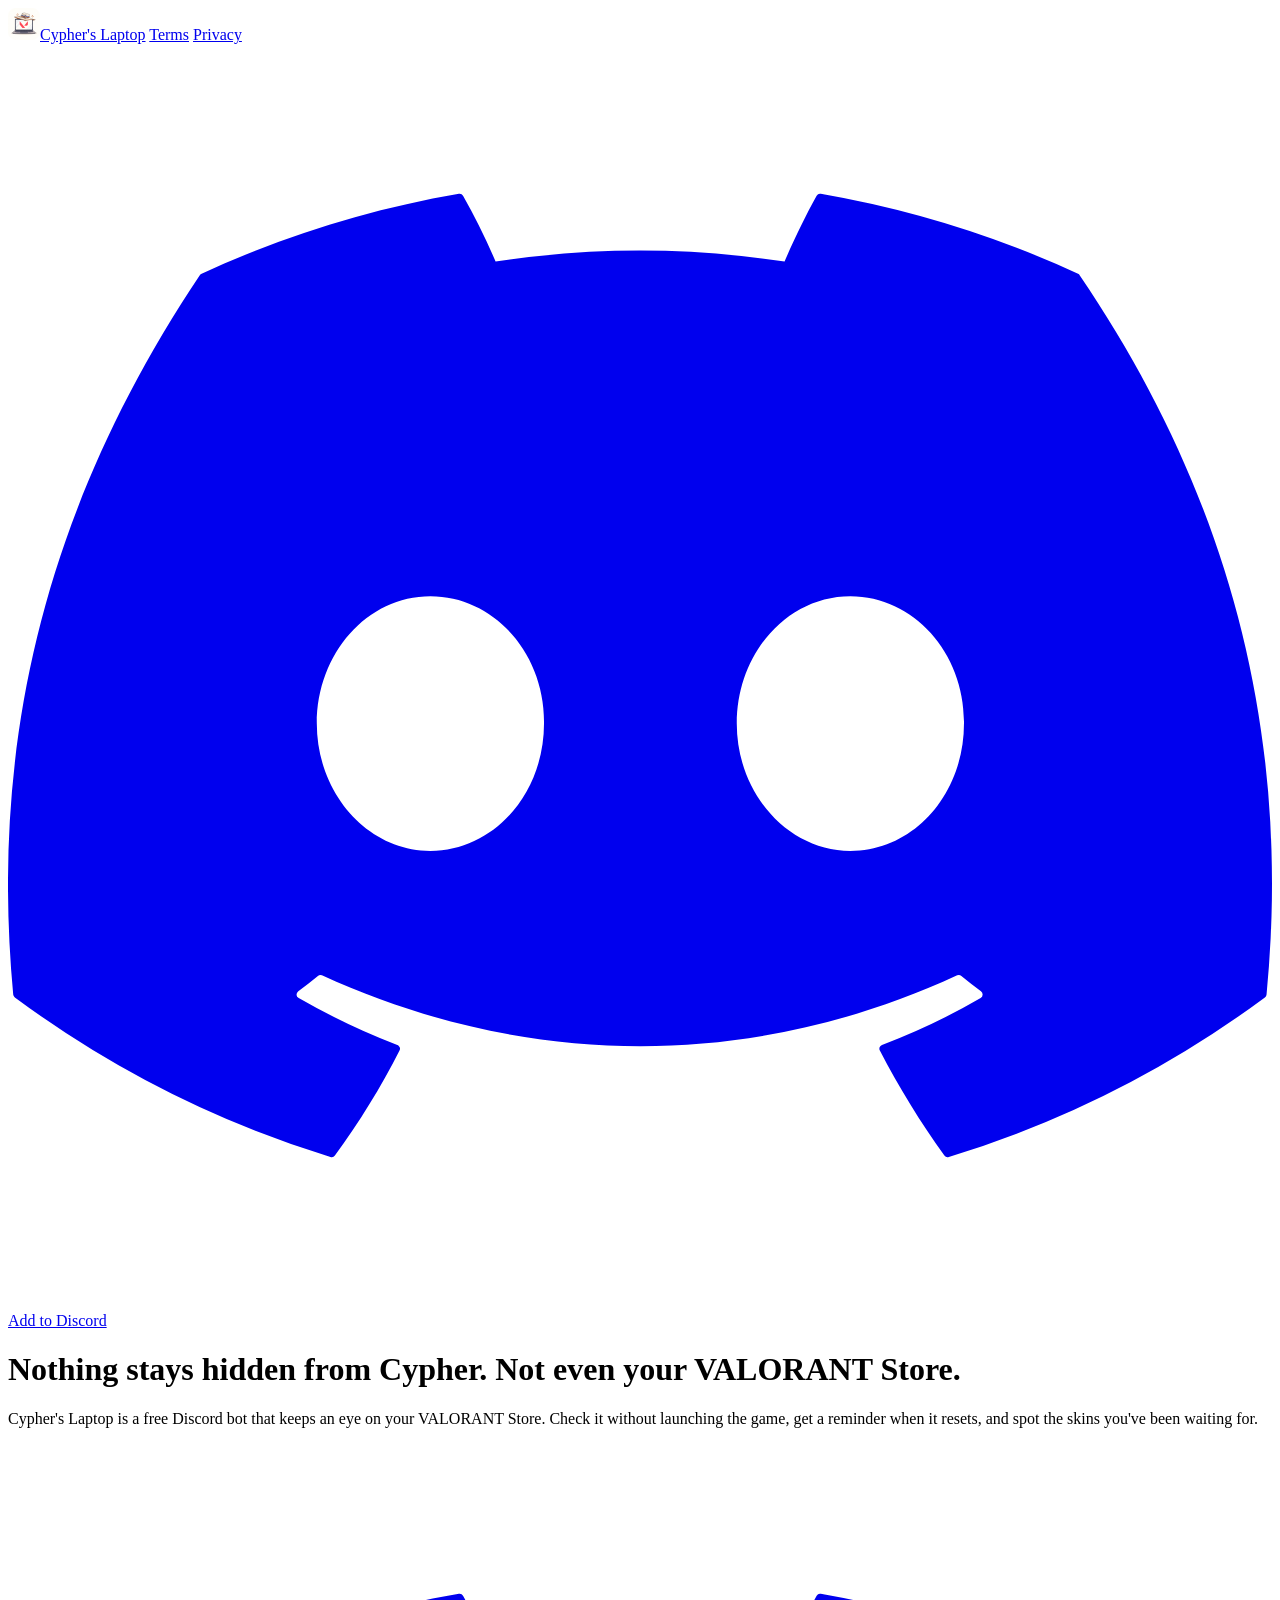
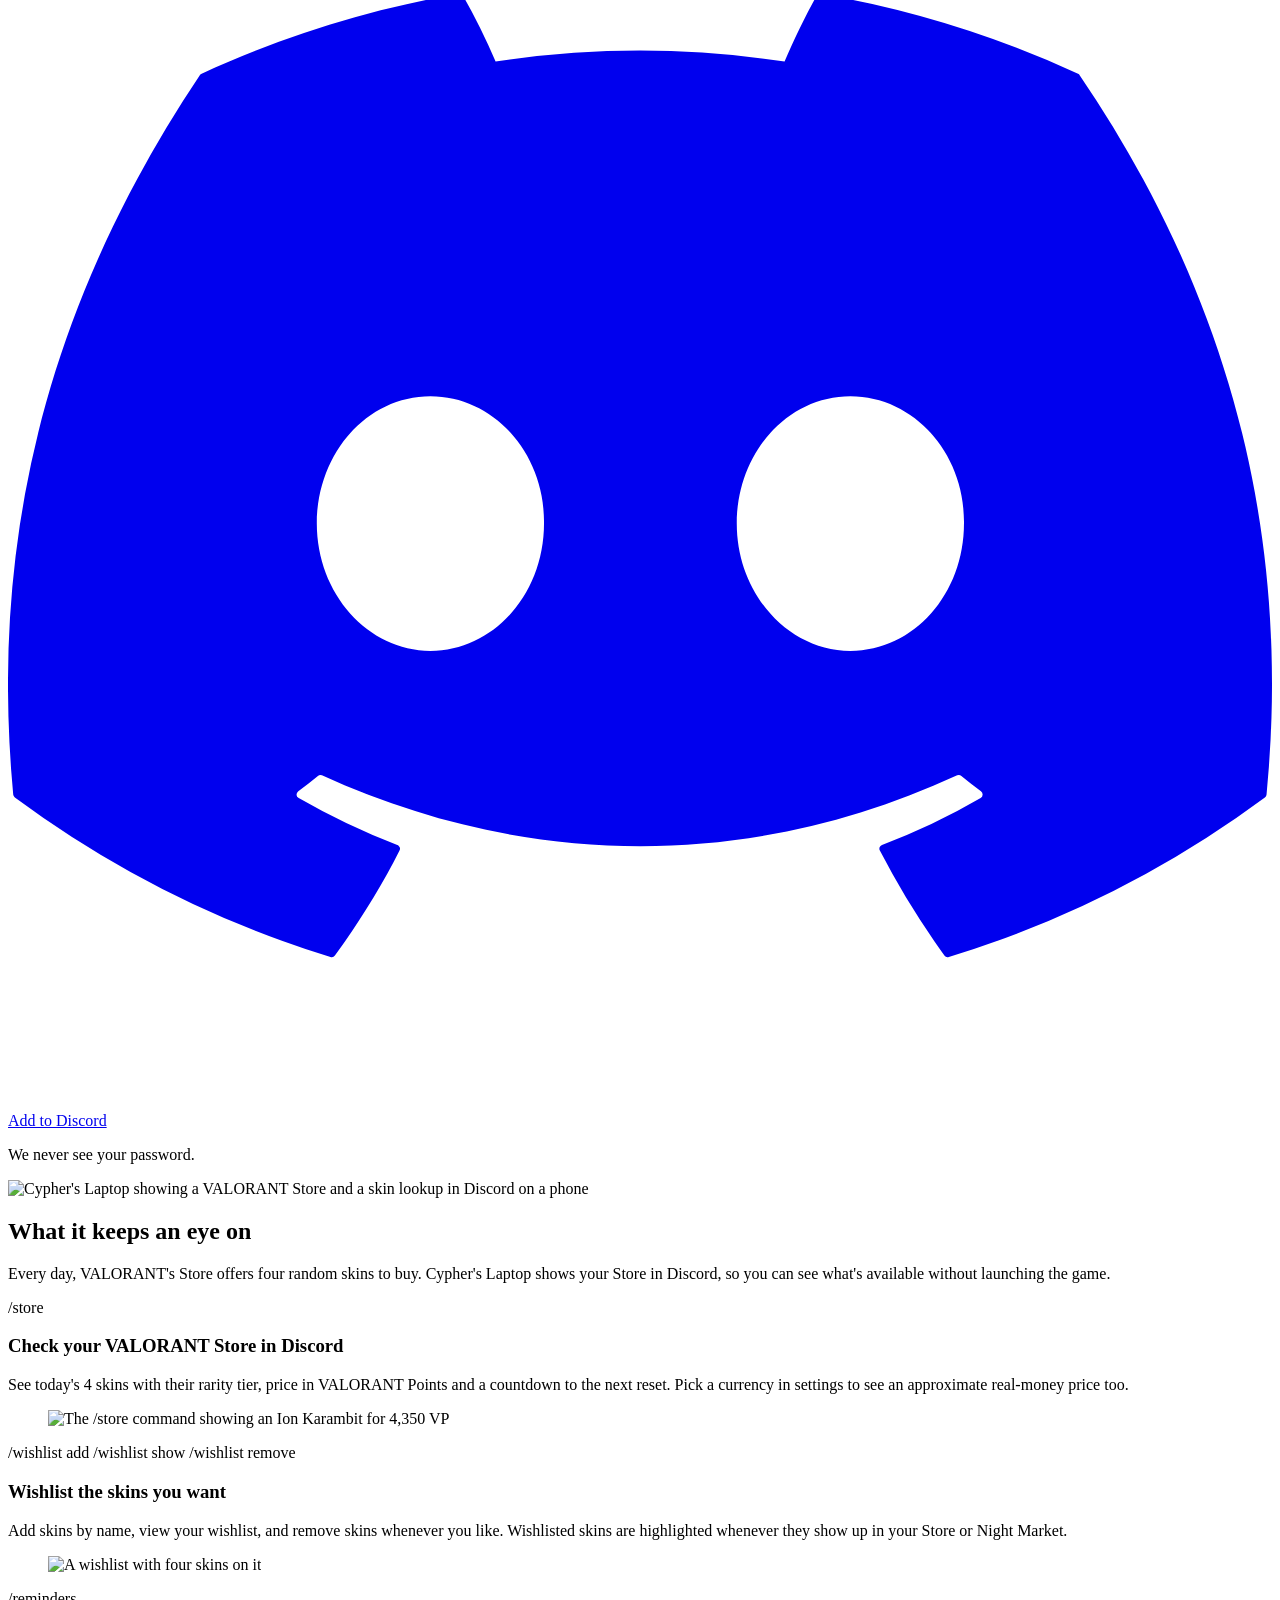
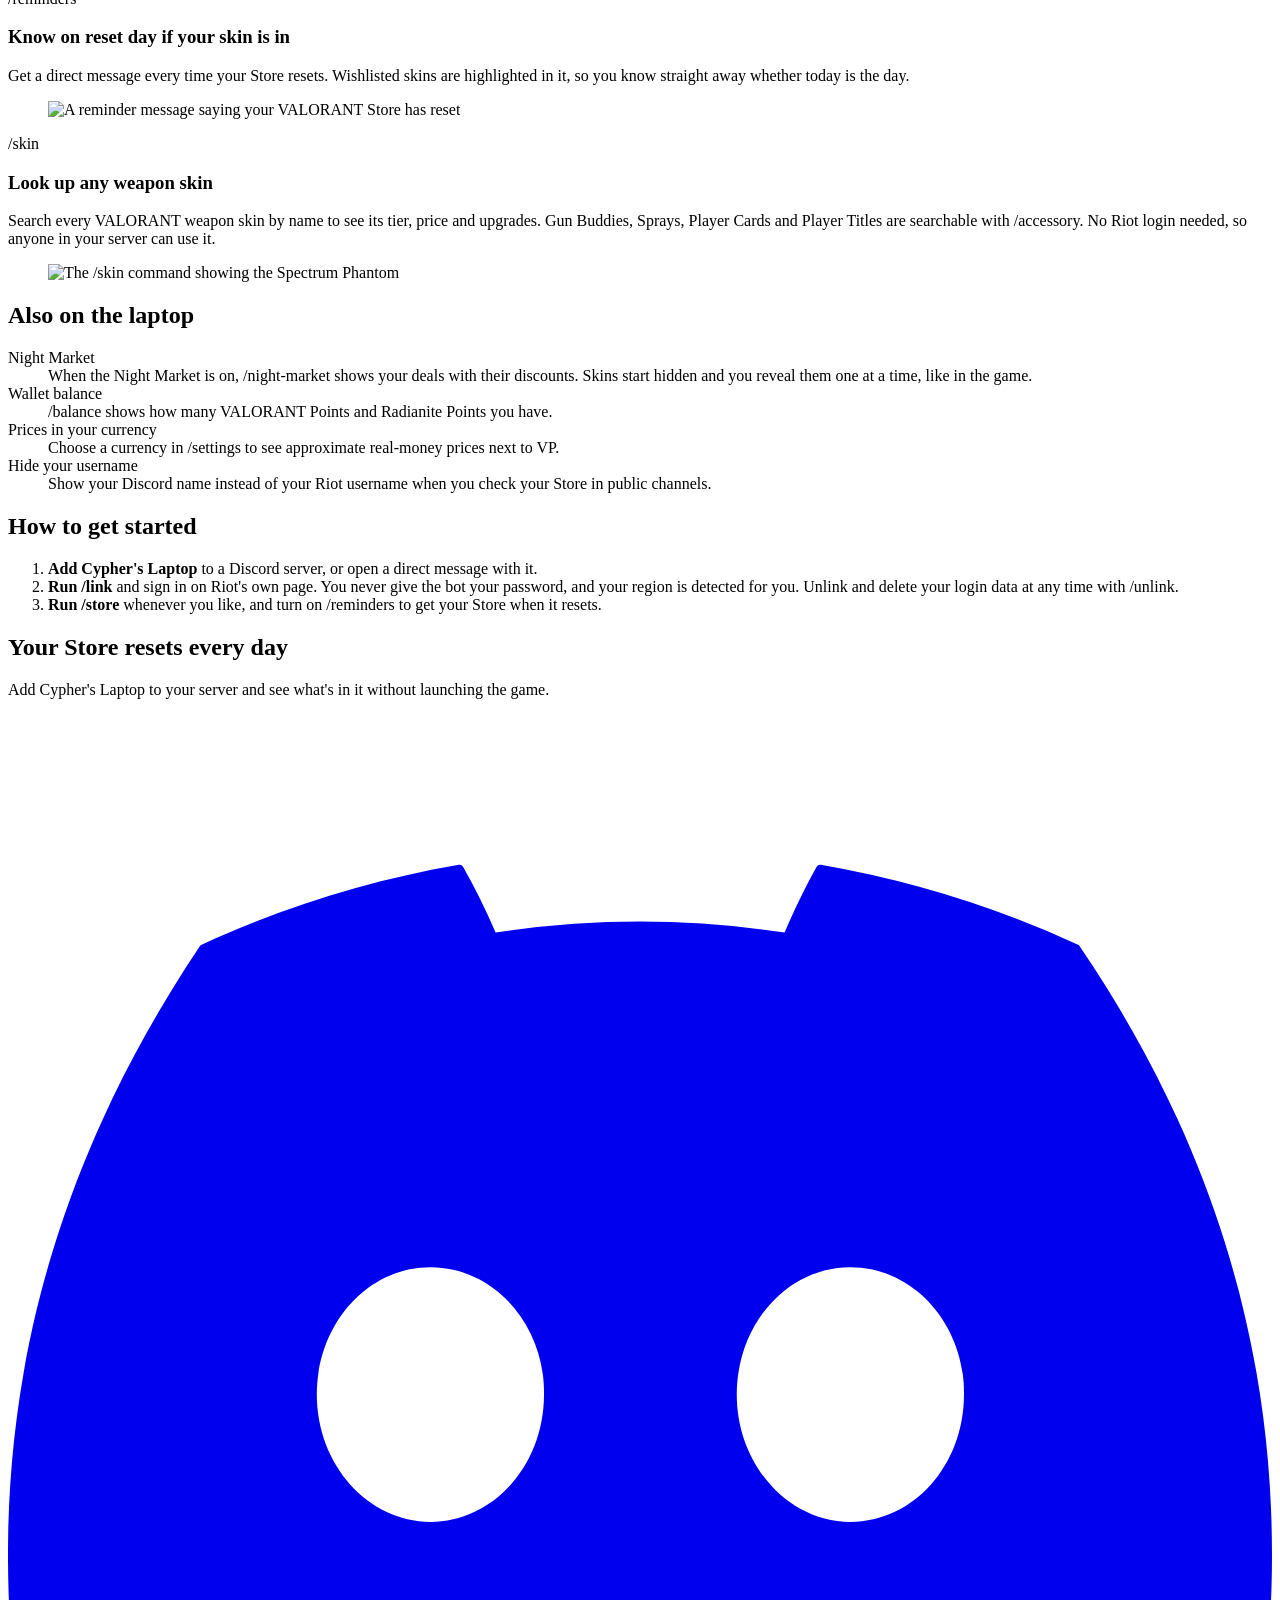
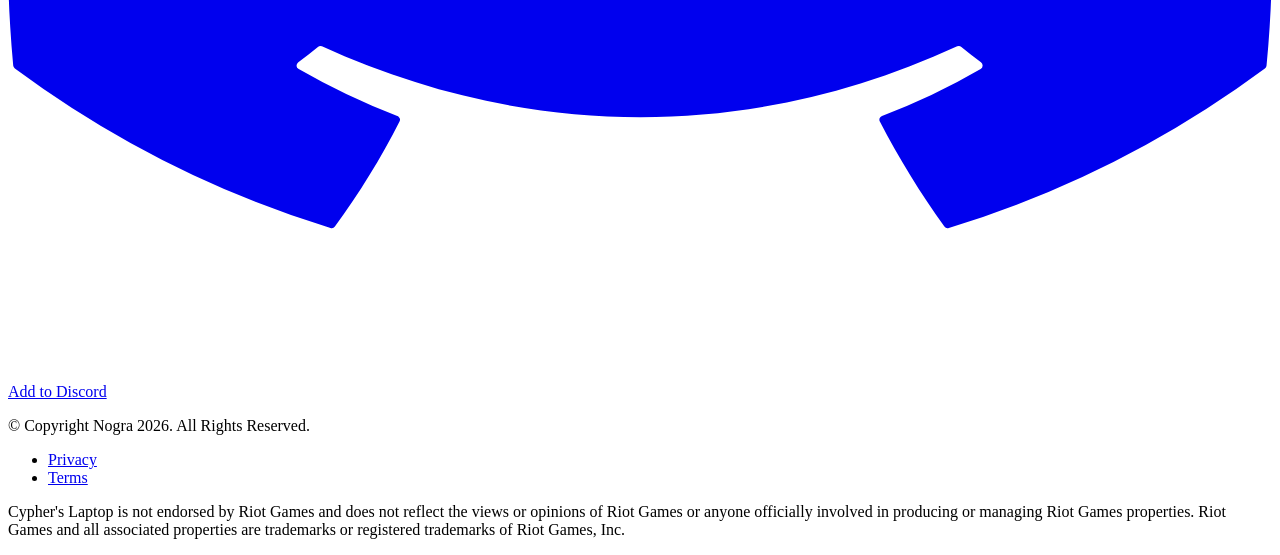
==== commit 0c5accca: "Correct linking commands and skin details on homepage" ====
--- a/templates/index.html
+++ b/templates/index.html
@@ -130,7 +130,7 @@
                 <div class="feature-text">
                     <span class="cmd">/skin</span>
                     <h3>Look up any weapon skin</h3>
-                    <p>Search every VALORANT weapon skin by name to see its rarity tier and price. Gun Buddies, Sprays,
+                    <p>Search every VALORANT weapon skin by name to see its tier, price and upgrades. Gun Buddies, Sprays,
                         Player Cards and Player Titles are searchable with <span class="cmd">/accessory</span>. No Riot
                         login needed, so anyone in your server can use it.</p>
                 </div>
@@ -173,9 +173,9 @@
             <h2>How to get started</h2>
             <ol class="steps-list">
                 <li><strong>Add Cypher's Laptop</strong> to a Discord server, or open a direct message with it.</li>
-                <li><strong>Run <span class="cmd">/login</span></strong> and sign in on Riot's own page. You never give
+                <li><strong>Run <span class="cmd">/link</span></strong> and sign in on Riot's own page. You never give
                     the bot your password, and your region is detected for you. Unlink and delete your login data at
-                    any time with <span class="cmd">/logout</span>.</li>
+                    any time with <span class="cmd">/unlink</span>.</li>
                 <li><strong>Run <span class="cmd">/store</span></strong> whenever you like, and turn on
                     <span class="cmd">/reminders</span> to get your Store when it resets.</li>
             </ol>
